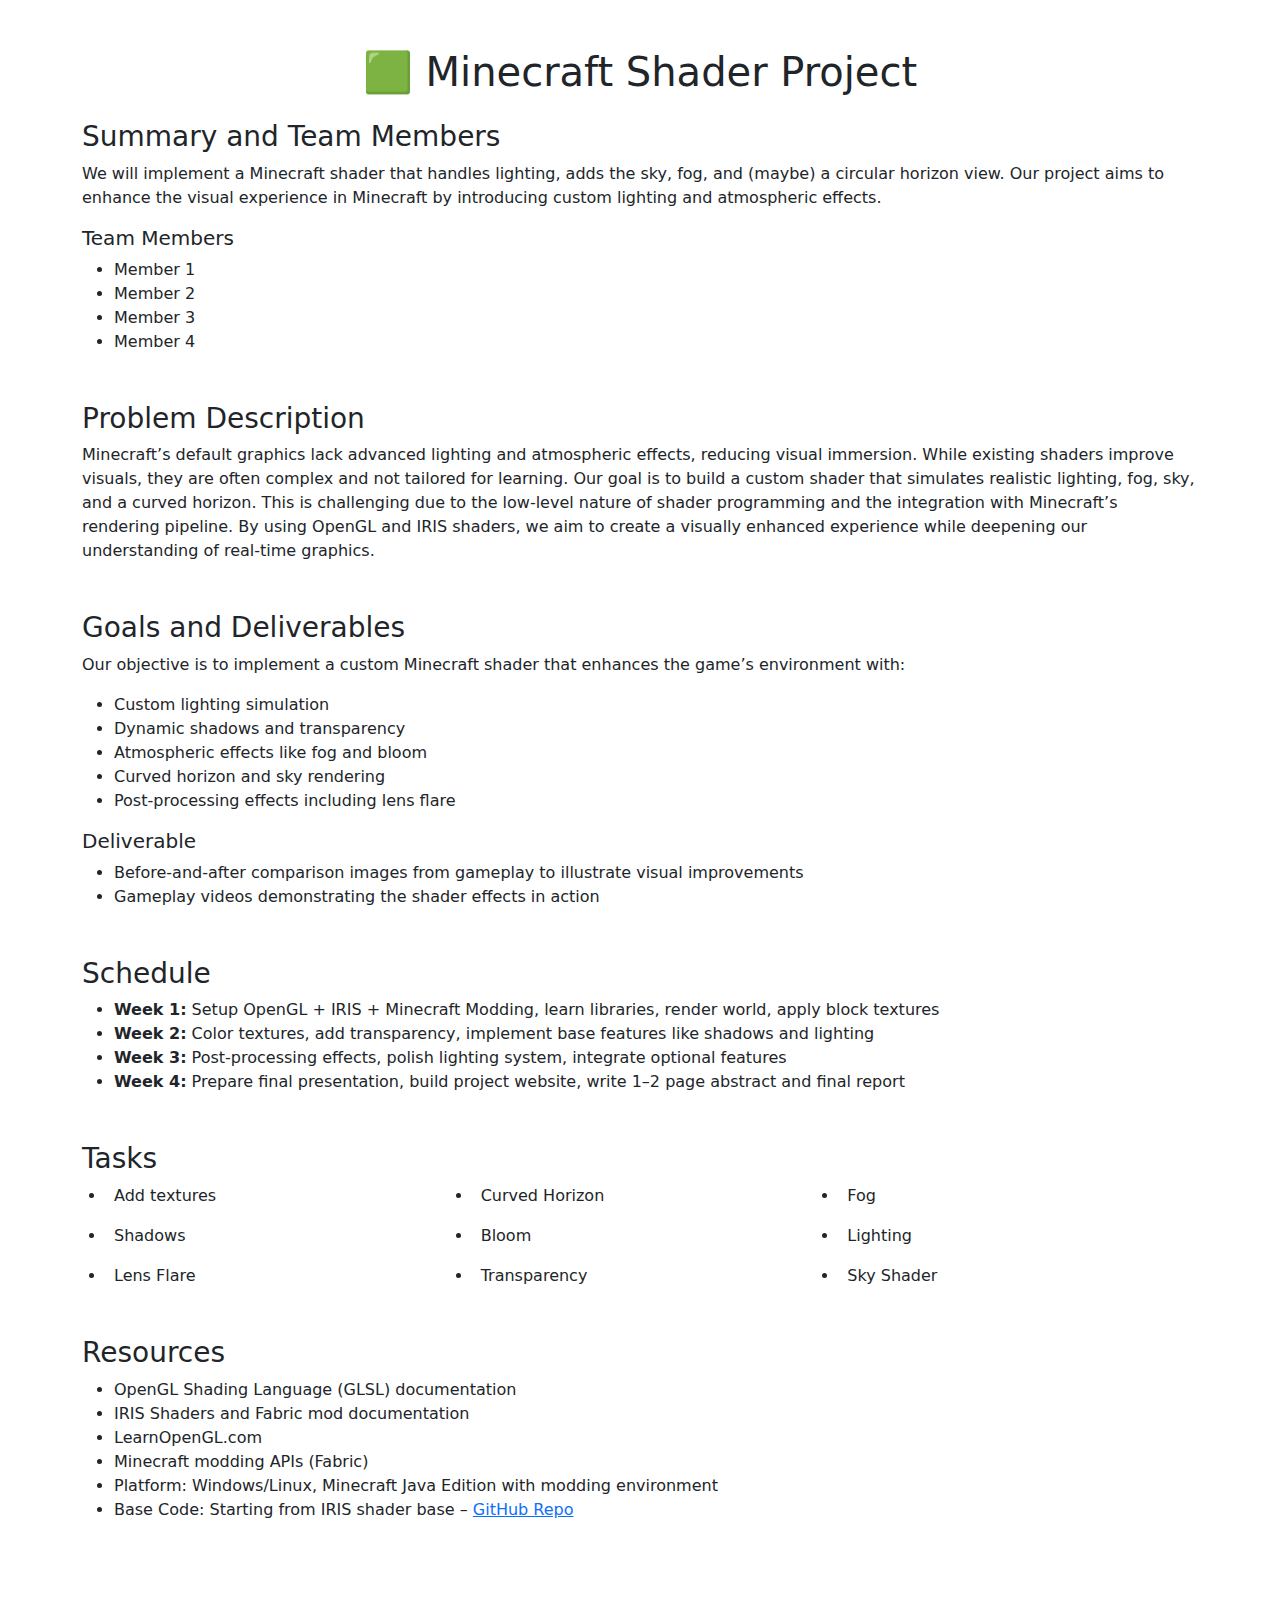
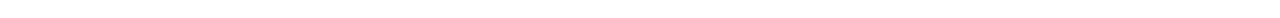
==== proposal/index.html @ ec5c4b38 "Added proposal page" ====
<!DOCTYPE html>
<html lang="en">
<head>
  <meta charset="UTF-8" />
  <meta name="viewport" content="width=device-width, initial-scale=1" />
  <title>Minecraft Shader Project</title>
  <link href="https://cdn.jsdelivr.net/npm/bootstrap@5.3.3/dist/css/bootstrap.min.css" rel="stylesheet" />
</head>
<body>
  <div class="container py-5">
    <!-- Title -->
    <h1 class="text-center mb-4">🟩 Minecraft Shader Project</h1>

    <!-- Summary and Team Members -->
    <section class="mb-5">
      <h3>Summary and Team Members</h3>
      <p>
        We will implement a Minecraft shader that handles lighting, adds the sky, fog, and (maybe) a circular horizon view.
        Our project aims to enhance the visual experience in Minecraft by introducing custom lighting and atmospheric effects.
      </p>
      <h5>Team Members</h5>
      <ul>
        <li>Member 1</li>
        <li>Member 2</li>
        <li>Member 3</li>
        <li>Member 4</li>
      </ul>
    </section>

    <!-- Problem Description -->
    <section class="mb-5">
      <h3>Problem Description</h3>
      <p>
        Minecraft’s default graphics lack advanced lighting and atmospheric effects, reducing visual immersion. 
        While existing shaders improve visuals, they are often complex and not tailored for learning. Our goal 
        is to build a custom shader that simulates realistic lighting, fog, sky, and a curved horizon. This is 
        challenging due to the low-level nature of shader programming and the integration with Minecraft’s 
        rendering pipeline. By using OpenGL and IRIS shaders, we aim to create a visually enhanced experience 
        while deepening our understanding of real-time graphics.
      </p>
    </section>

    <!-- Goals and Deliverables -->
    <section class="mb-5">
      <h3>Goals and Deliverables</h3>
      <p>
        Our objective is to implement a custom Minecraft shader that enhances the game’s environment with:
      </p>
      <ul>
        <li>Custom lighting simulation</li>
        <li>Dynamic shadows and transparency</li>
        <li>Atmospheric effects like fog and bloom</li>
        <li>Curved horizon and sky rendering</li>
        <li>Post-processing effects including lens flare</li>
      </ul>
      <h5>Deliverable</h5>
      <ul>
        <li>Before-and-after comparison images from gameplay to illustrate visual improvements</li>
        <li>Gameplay videos demonstrating the shader effects in action</li>
      </ul>
    </section>

    <!-- Schedule -->
    <section class="mb-5">
      <h3>Schedule</h3>
      <ul>
        <li><strong>Week 1:</strong> Setup OpenGL + IRIS + Minecraft Modding, learn libraries, render world, apply block textures</li>
        <li><strong>Week 2:</strong> Color textures, add transparency, implement base features like shadows and lighting</li>
        <li><strong>Week 3:</strong> Post-processing effects, polish lighting system, integrate optional features</li>
        <li><strong>Week 4:</strong> Prepare final presentation, build project website, write 1–2 page abstract and final report</li>
      </ul>
    </section>

    <!-- Task List -->
    <section class="mb-5">
      <h3>Tasks</h3>
      <ul class="row row-cols-2 row-cols-md-3 g-3">
        <li>Add textures</li>
        <li>Curved Horizon</li>
        <li>Fog</li>
        <li>Shadows</li>
        <li>Bloom</li>
        <li>Lighting</li>
        <li>Lens Flare</li>
        <li>Transparency</li>
        <li>Sky Shader</li>
      </ul>
    </section>

    <!-- Resources -->
    <section class="mb-5">
      <h3>Resources</h3>
      <ul>
        <li>OpenGL Shading Language (GLSL) documentation</li>
        <li>IRIS Shaders and Fabric mod documentation</li>
        <li>LearnOpenGL.com</li>
        <li>Minecraft modding APIs (Fabric)</li>
        <li>Platform: Windows/Linux, Minecraft Java Edition with modding environment</li>
        <li>Base Code: Starting from IRIS shader base – <a href="https://github.com/IrisShaders/Iris" target="_blank">GitHub Repo</a></li>
      </ul>
    </section>
  </div>

  <script src="https://cdn.jsdelivr.net/npm/bootstrap@5.3.3/dist/js/bootstrap.bundle.min.js"></script>
</body>
</html>
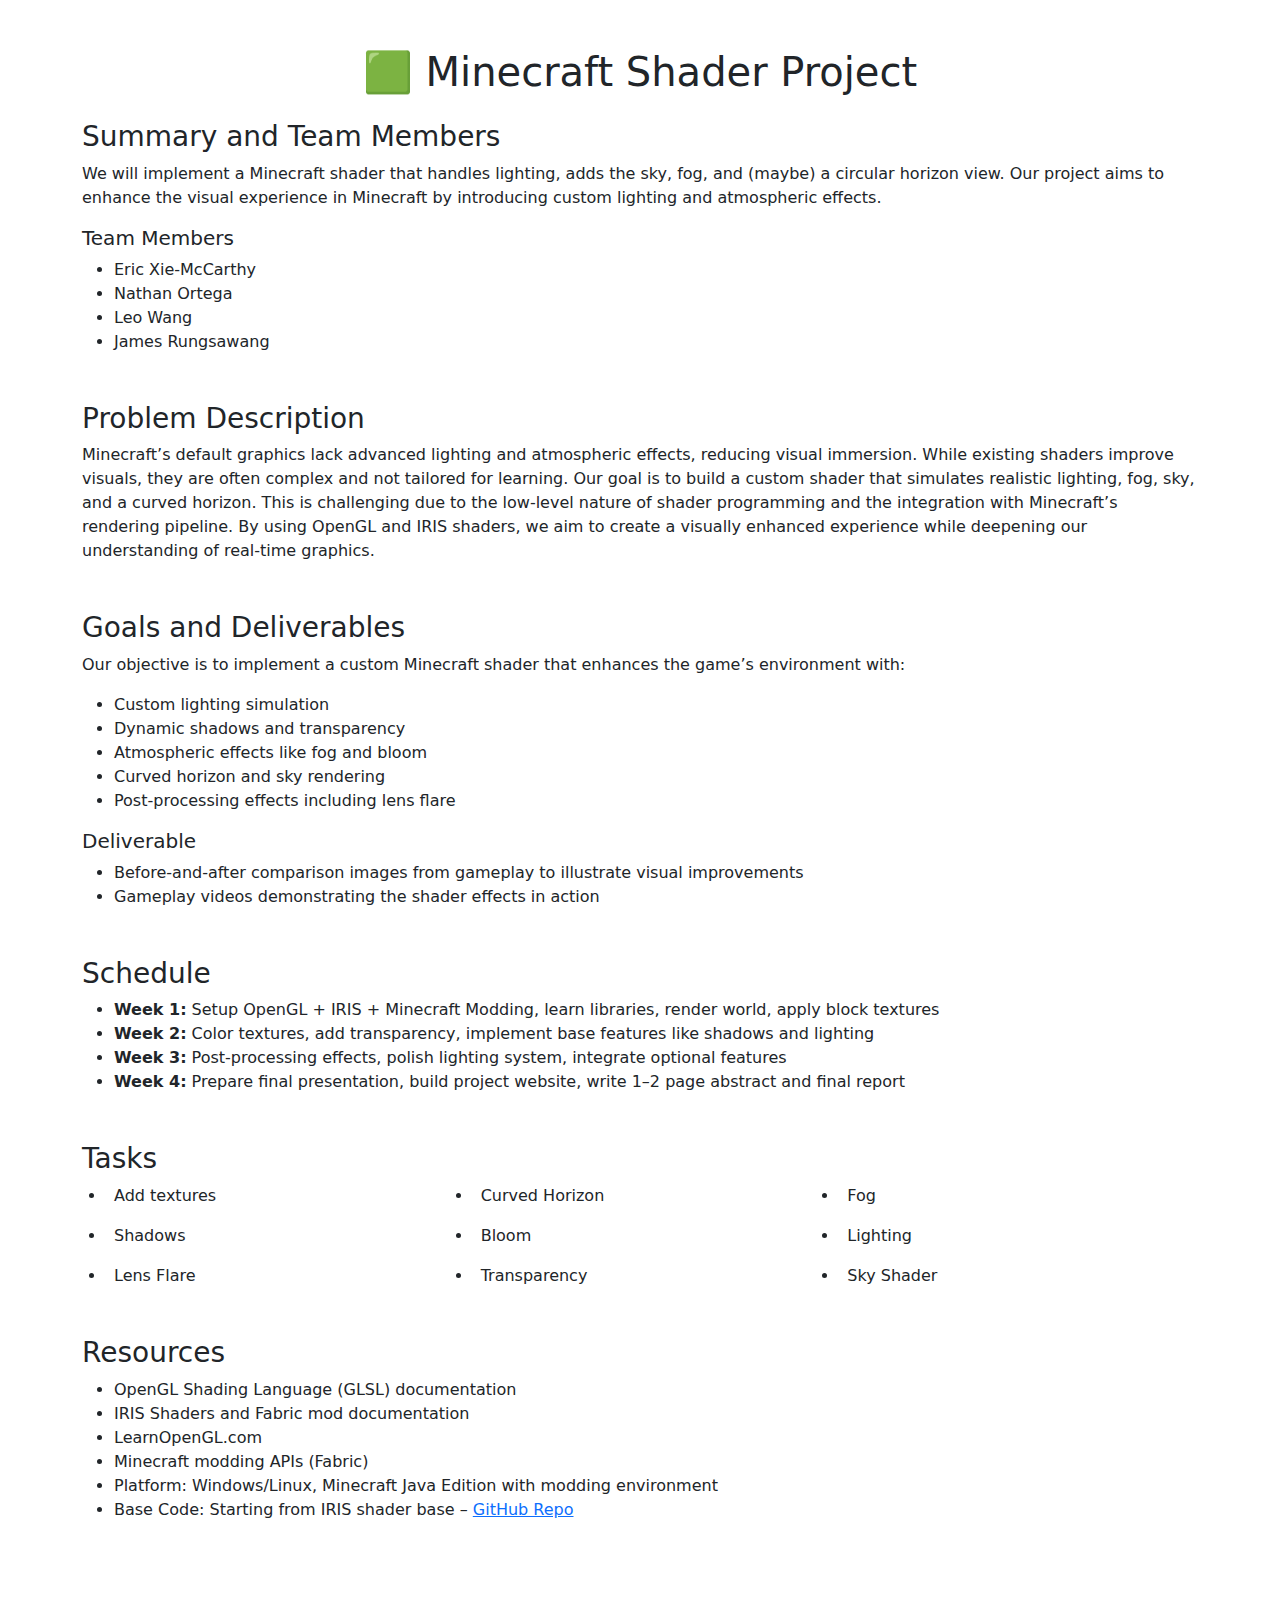
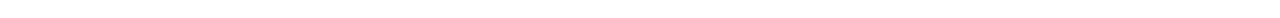
==== commit e8424144: "Added names" ====
--- a/proposal/index.html
+++ b/proposal/index.html
@@ -20,10 +20,10 @@
       </p>
       <h5>Team Members</h5>
       <ul>
-        <li>Member 1</li>
-        <li>Member 2</li>
-        <li>Member 3</li>
-        <li>Member 4</li>
+        <li>Eric Xie-McCarthy</li>
+        <li>Nathan Ortega</li>
+        <li>Leo Wang</li>
+        <li>James Rungsawang</li>
       </ul>
     </section>
 
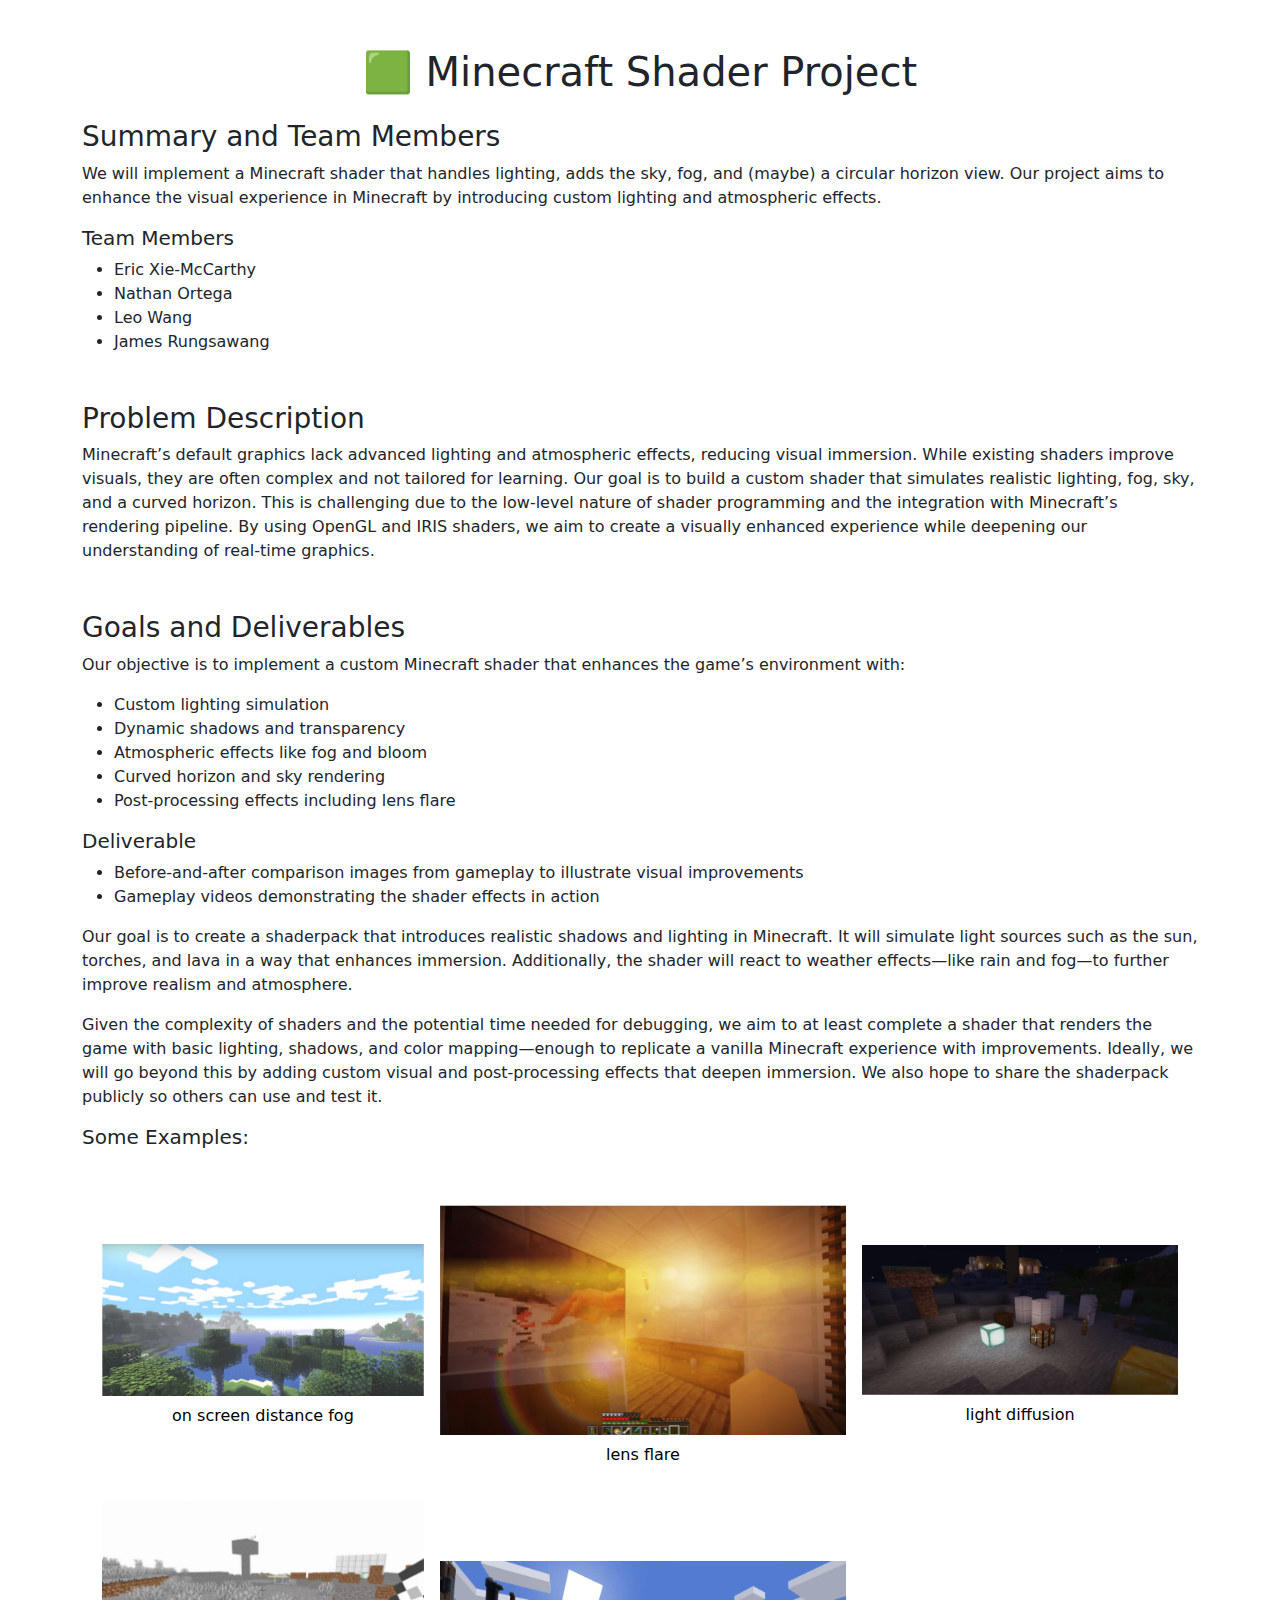
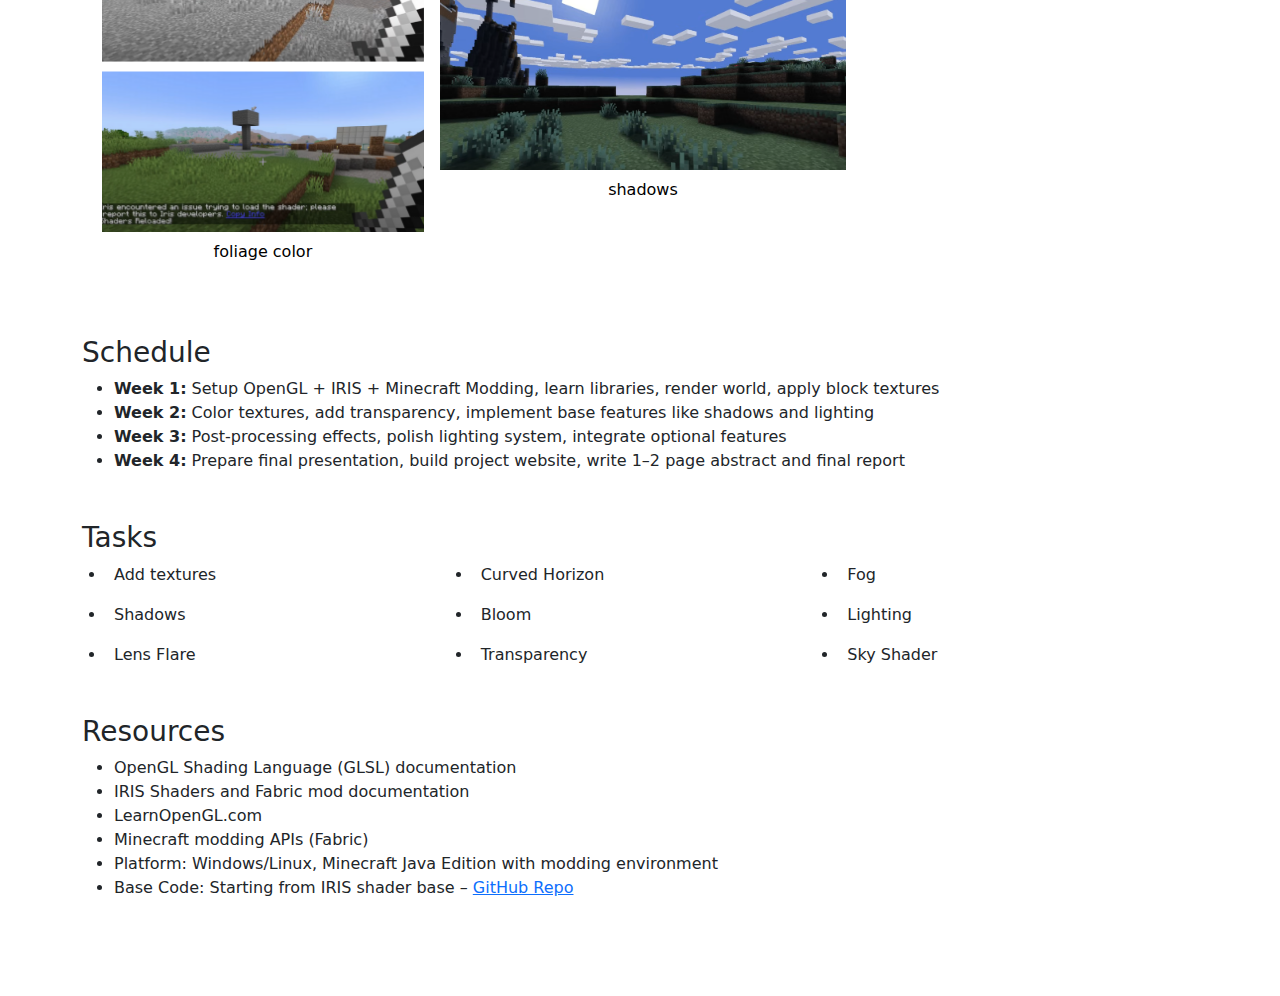
==== commit 135a4c9f: "Added some pictures, updated some descriptions" ====
--- a/proposal/index.html
+++ b/proposal/index.html
@@ -58,6 +58,61 @@
         <li>Before-and-after comparison images from gameplay to illustrate visual improvements</li>
         <li>Gameplay videos demonstrating the shader effects in action</li>
       </ul>
+      <p>
+        Our goal is to create a shaderpack that introduces realistic shadows and lighting in Minecraft. 
+        It will simulate light sources such as the sun, torches, and lava in a way that enhances immersion. 
+        Additionally, the shader will react to weather effects—like rain and fog—to further improve realism 
+        and atmosphere.
+      </p>
+      <p>
+        Given the complexity of shaders and the potential time needed for debugging, we aim to at least complete 
+        a shader that renders the game with basic lighting, shadows, and color mapping—enough to replicate a 
+        vanilla Minecraft experience with improvements. Ideally, we will go beyond this by adding custom visual 
+        and post-processing effects that deepen immersion. We also hope to share the shaderpack publicly so 
+        others can use and test it.
+      </p>
+      <h5>Some Examples:</h5>
+      <div class="container my-5">
+        <table class="table table-borderless text-center align-middle">
+          <tr>
+            <td>
+              <figure>
+                <img src="./pics/fog.webp" class="img-fluid" alt="Scene 1">
+                <figcaption class="mt-2">on screen distance fog</figcaption>
+              </figure>
+            </td>
+            <td>
+              <figure>
+                <img src="./pics/flare.webp" class="img-fluid" alt="Scene 2">
+                <figcaption class="mt-2">lens flare</figcaption>
+              </figure>
+            </td>
+            <td>
+              <figure>
+                <img src="./pics/light.png" class="img-fluid" alt="Scene 3">
+                <figcaption class="mt-2">light diffusion</figcaption>
+              </figure>
+            </td>
+          </tr>
+          <tr>
+            <td colspan="1">
+              <figure>
+                <img src="./pics/foliage_color.webp" class="img-fluid" alt="Scene 4">
+                <figcaption class="mt-2">foliage color</figcaption>
+              </figure>
+            </td>
+            <td colspan="1">
+              <figure>
+                <img src="./pics/shadow.webp" class="img-fluid" alt="Scene 5">
+                <figcaption class="mt-2">shadows</figcaption>
+              </figure>
+            </td>
+            <td></td>
+          </tr>
+        </table>
+      </div>
+      
+      
     </section>
 
     <!-- Schedule -->
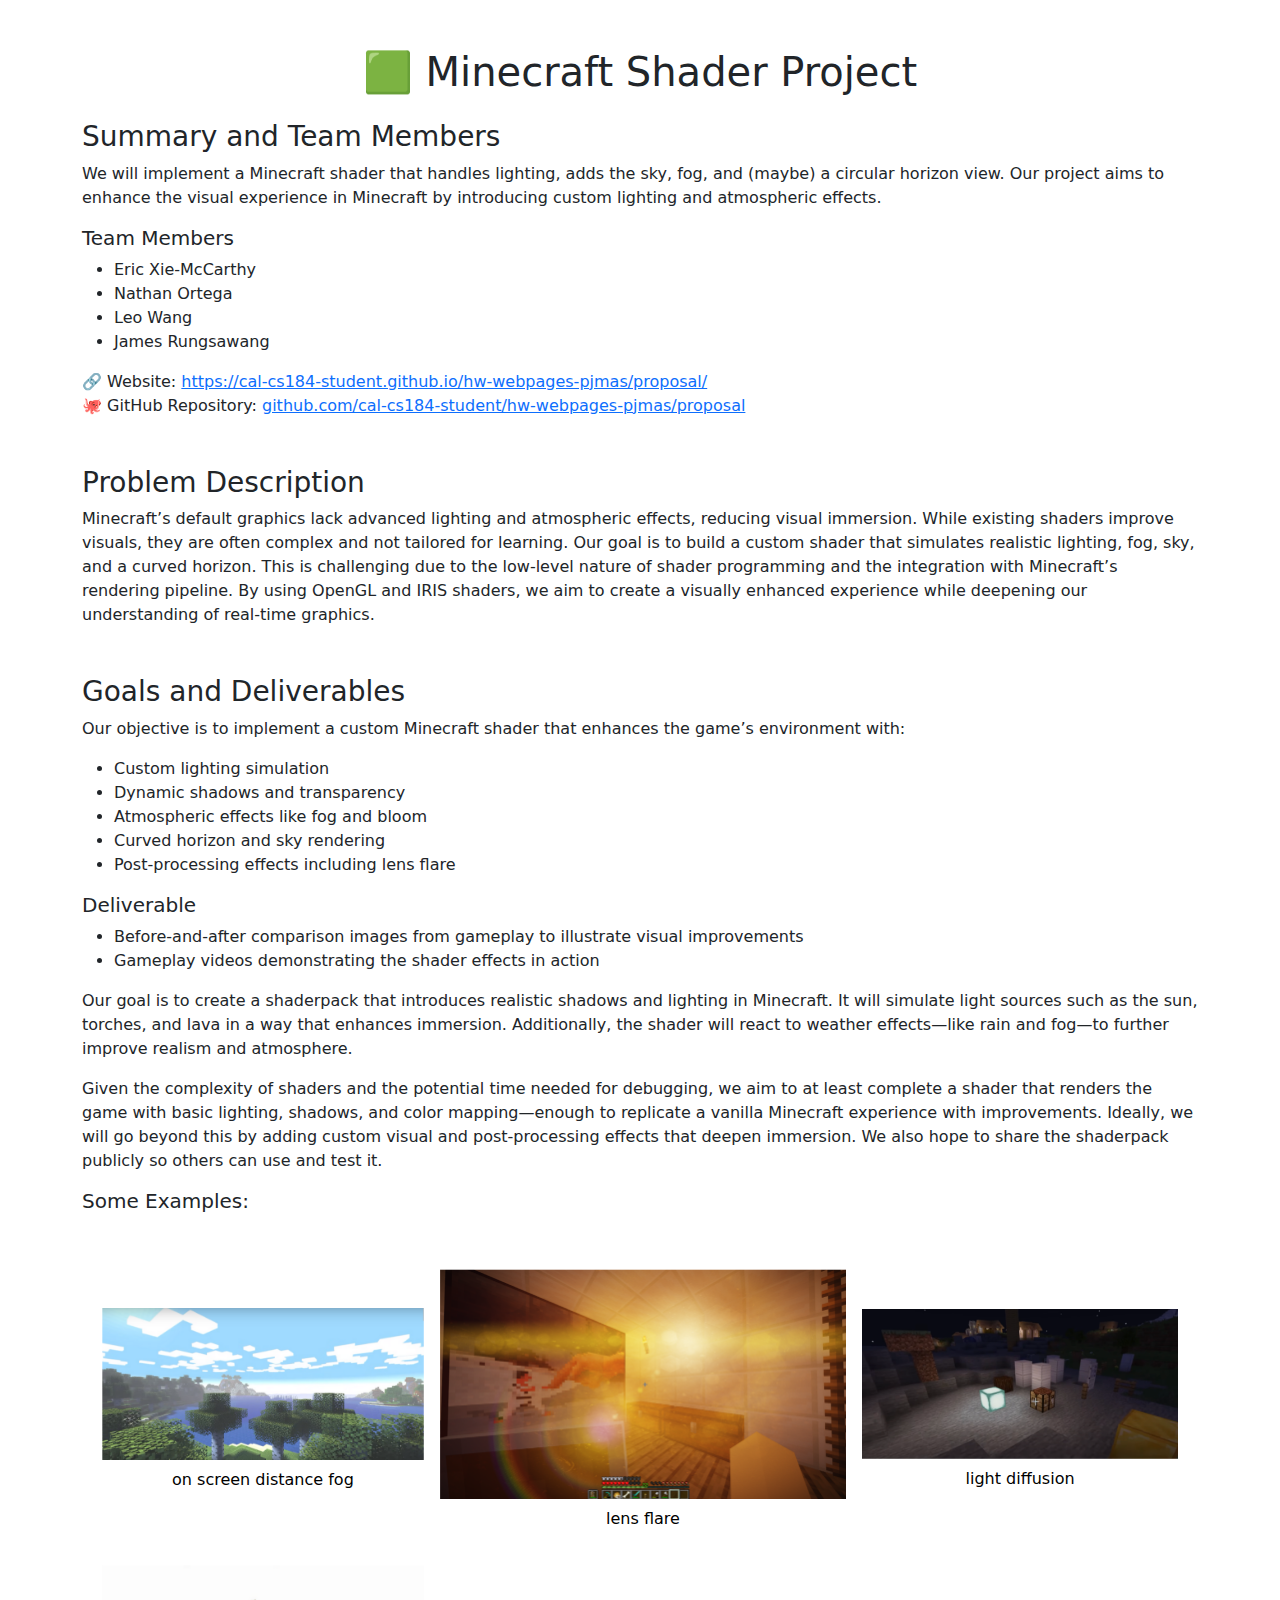
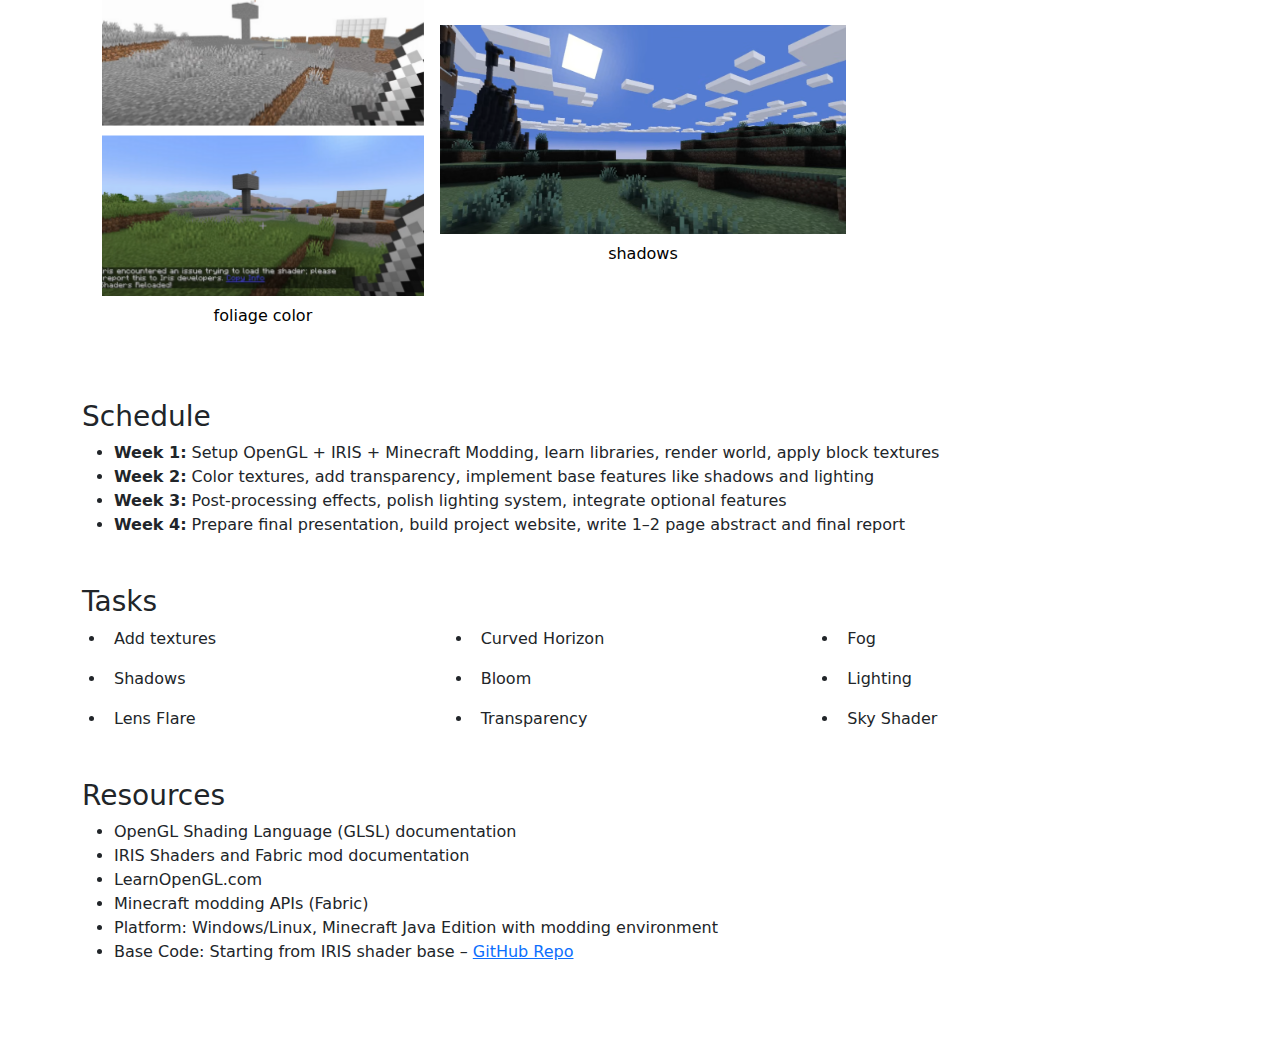
==== commit 445fd08c: "Added links" ====
--- a/proposal/index.html
+++ b/proposal/index.html
@@ -25,6 +25,12 @@
         <li>Leo Wang</li>
         <li>James Rungsawang</li>
       </ul>
+      <p>
+        🔗 Website: 
+        <a href="https://cal-cs184-student.github.io/hw-webpages-pjmas/proposal/" target="_blank">https://cal-cs184-student.github.io/hw-webpages-pjmas/proposal/</a><br>
+        🐙 GitHub Repository: 
+        <a href="https://github.com/cal-cs184-student/hw-webpages-pjmas/" target="_blank">github.com/cal-cs184-student/hw-webpages-pjmas/proposal</a>
+      </p>
     </section>
 
     <!-- Problem Description -->
